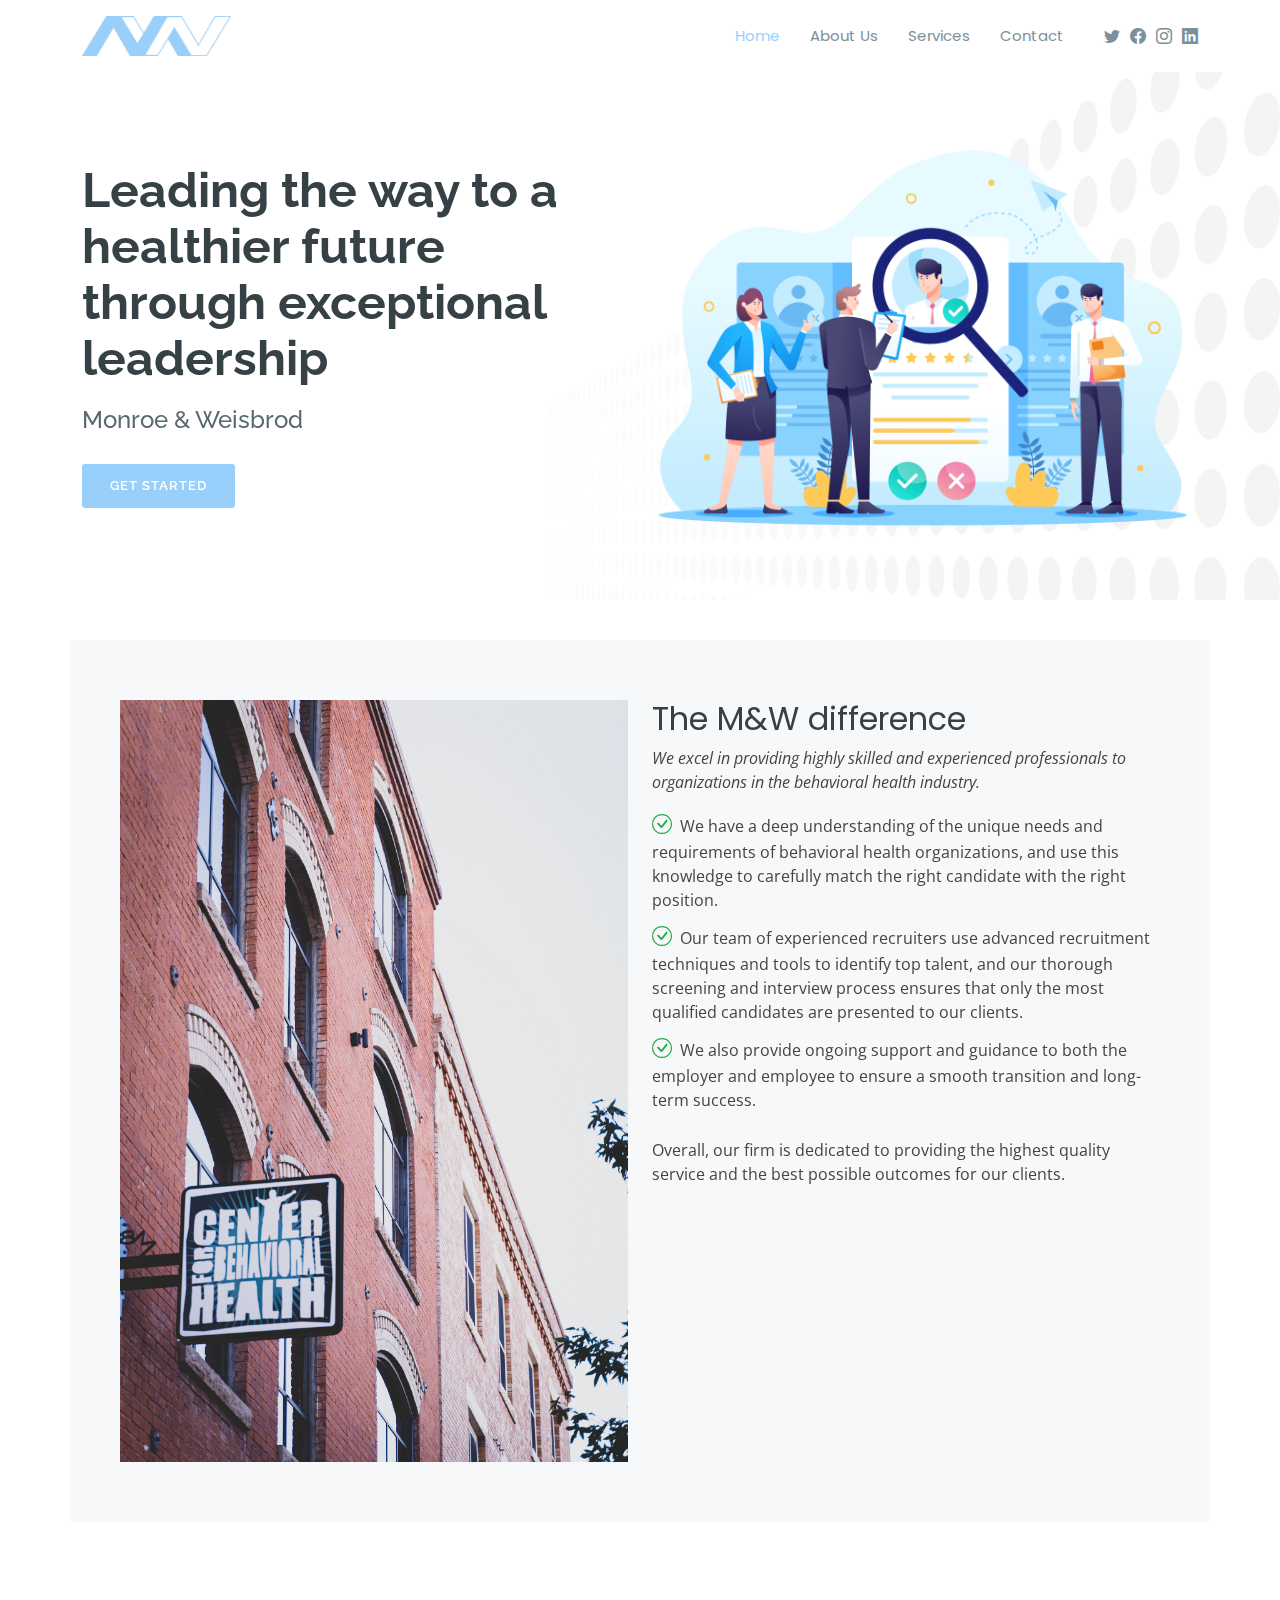
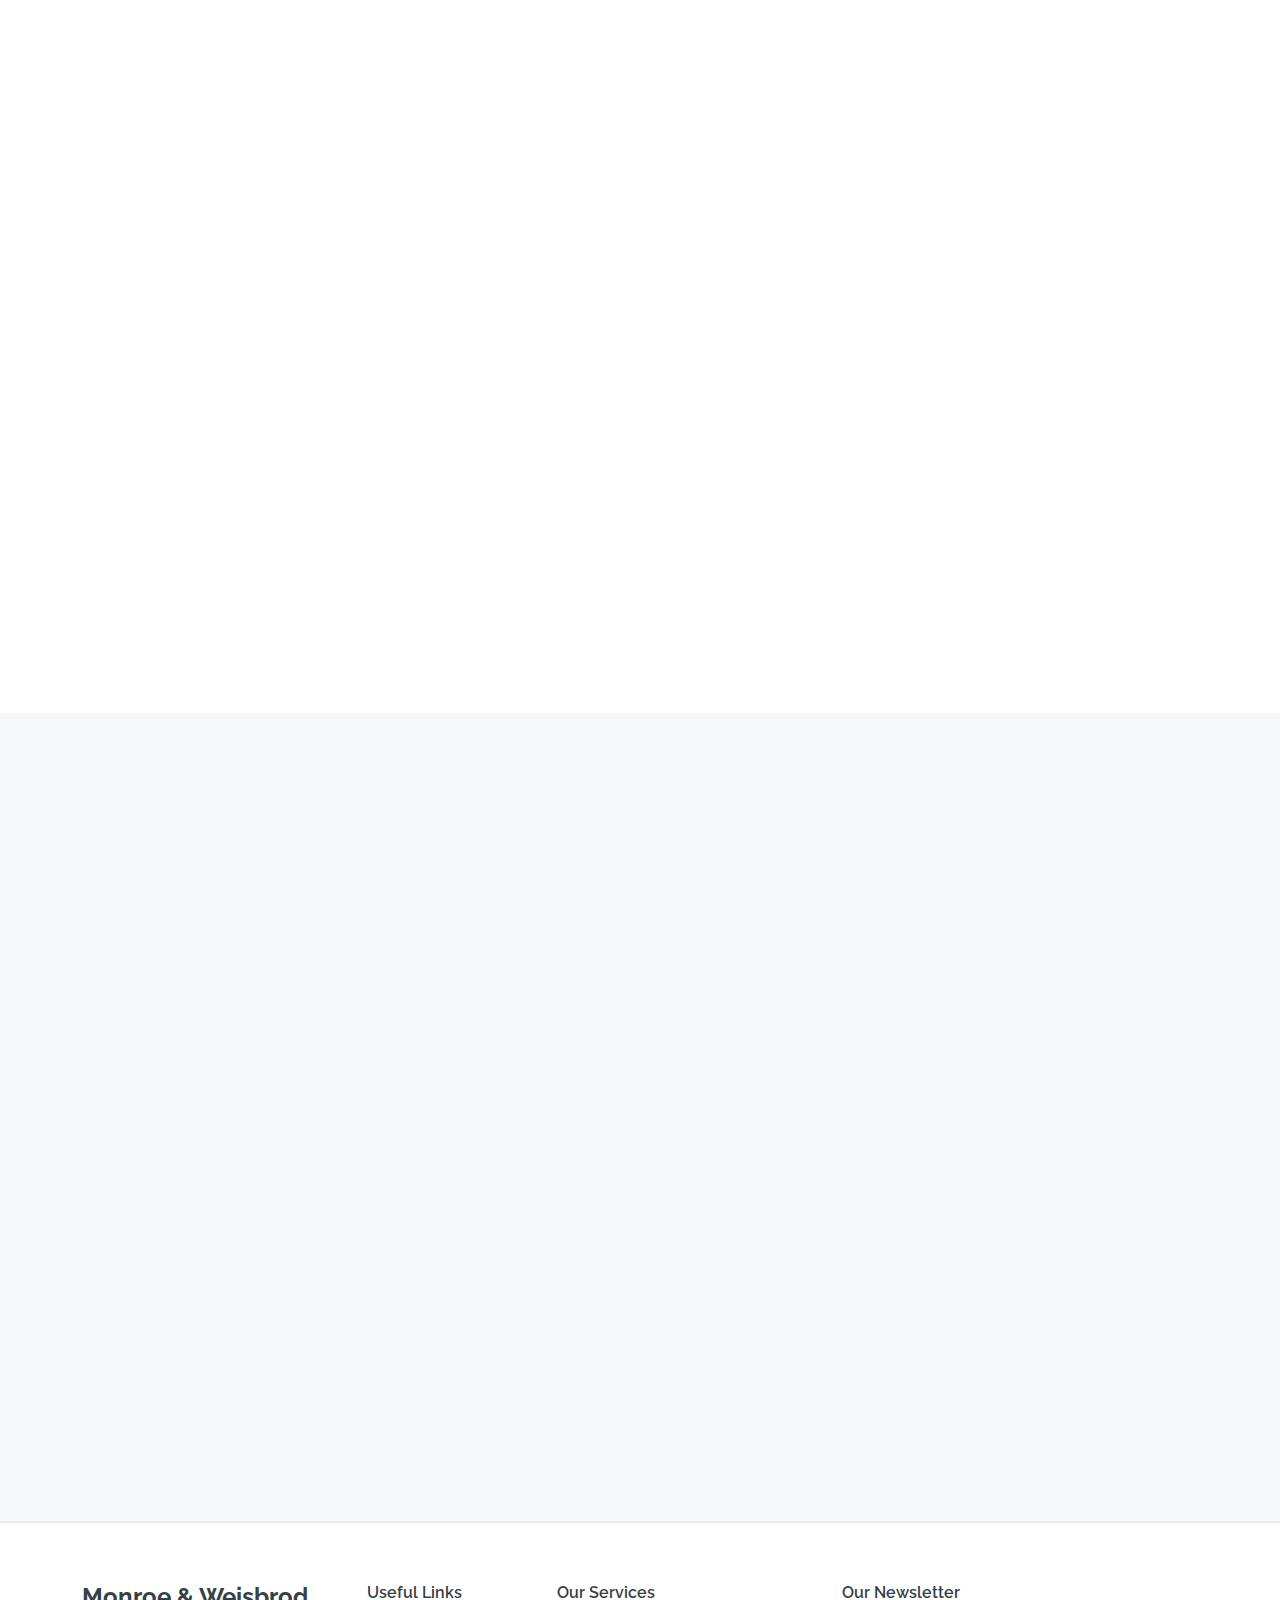
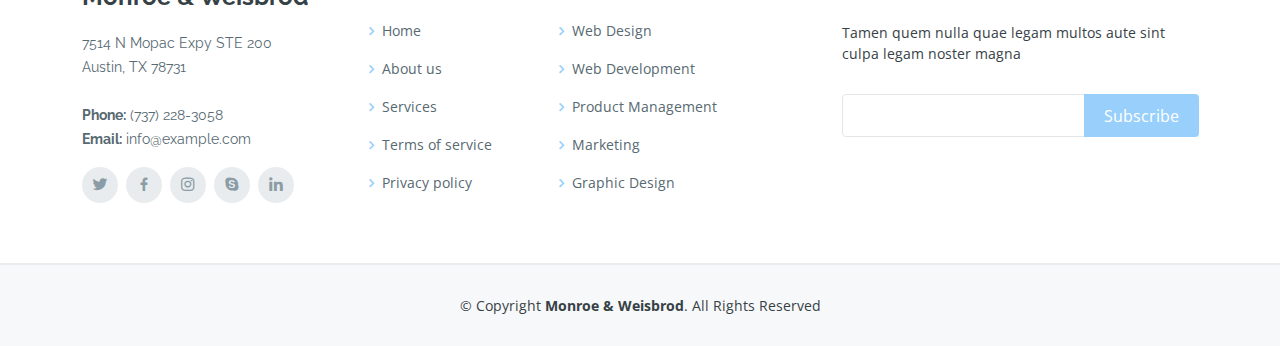
==== index.html @ f1da4f57 "temp site" ====
<!DOCTYPE html>
<html lang="en">

<head>
  <meta charset="utf-8">
  <meta content="width=device-width, initial-scale=1.0" name="viewport">

  <title>Monroe & Weisbrod</title>
  <meta content="" name="description">
  <meta content="" name="keywords">

  <!-- Google Fonts -->
  <link href="https://fonts.googleapis.com/css?family=Open+Sans:300,300i,400,400i,600,600i,700,700i|Raleway:300,300i,400,400i,500,500i,600,600i,700,700i|Poppins:300,300i,400,400i,500,500i,600,600i,700,700i" rel="stylesheet">

  <!-- Vendor CSS Files -->
  <link href="assets/vendor/aos/aos.css" rel="stylesheet">
  <link href="assets/vendor/bootstrap/css/bootstrap.min.css" rel="stylesheet">
  <link href="assets/vendor/bootstrap-icons/bootstrap-icons.css" rel="stylesheet">
  <link href="assets/vendor/boxicons/css/boxicons.min.css" rel="stylesheet">
  <link href="assets/vendor/glightbox/css/glightbox.min.css" rel="stylesheet">
  <link href="assets/vendor/swiper/swiper-bundle.min.css" rel="stylesheet">

  <!-- Template Main CSS File -->
  <link href="assets/css/style.css" rel="stylesheet">
</head>

<body>

  <!-- ======= Header ======= -->
  <header id="header" class="fixed-top d-flex align-items-center">
    <div class="container d-flex align-items-center">

      <div class="logo me-auto">
        <a href="index.html" class=".img-fluid"><img src="assets/img/MW.png" alt="" class="img-fluid"></a>
        <!-- Uncomment below if you prefer to use an image logo -->
        <!-- <a href="index.html"><img src="assets/img/logo.png" alt="" class="img-fluid"></a>-->
      </div>

      <nav id="navbar" class="navbar order-last order-lg-0">
        <ul>
          <li><a class="nav-link scrollto active" href="#hero">Home</a></li>
          <li><a class="nav-link scrollto" href="#about">About Us</a></li>
          <li><a class="nav-link scrollto" href="#features">Services</a></li>
          <li><a class="nav-link scrollto" href="#contact">Contact</a></li>
        </ul>
        <i class="bi bi-list mobile-nav-toggle"></i>
      </nav><!-- .navbar -->

      <div class="header-social-links d-flex align-items-center">
        <a href="#" class="twitter"><i class="bi bi-twitter"></i></a>
        <a href="#" class="facebook"><i class="bi bi-facebook"></i></a>
        <a href="#" class="instagram"><i class="bi bi-instagram"></i></a>
        <a href="#" class="linkedin"><i class="bi bi-linkedin"></i></i></a>
      </div>

    </div>
  </header><!-- End Header -->

  <!-- ======= Hero Section ======= -->
  <section id="hero">

    <div class="container">
      <div class="row">
        <div class="col-lg-6 pt-5 pt-lg-0 order-2 order-lg-1 d-flex flex-column justify-content-center" data-aos="fade-up">
          <div>
            <h1>Leading the way to a healthier future through exceptional leadership</h1>
            <h2>Monroe & Weisbrod</h2>
            <a href="#about" class="btn-get-started scrollto">Get Started</a>
          </div>
        </div>
        <div class="col-lg-6 order-1 order-lg-2 hero-img" data-aos="fade-left">
          <img src="assets/img/mainsectionimg.png" class="img-fluid" alt="">
        </div>
      </div>
    </div>

  </section><!-- End Hero -->

  <main id="main">

    <!-- ======= About Section ======= -->
    <section id="about" class="about">
      <div class="container">

        <div class="row">
          <div class="col-lg-6" data-aos="zoom-in">
            <img src="assets/img/aboutussection.jpg" class="img-fluid" alt="">
          </div>
          <div class="col-lg-6 d-flex flex-column justify-contents-center" data-aos="fade-left">
            <div class="content pt-4 pt-lg-0">
              <h3>The M&W difference</h3>
              <p class="fst-italic">
                We excel in providing highly skilled and experienced professionals to organizations in the behavioral health industry.
              </p>
              <ul>
                <li><i class="bi bi-check-circle"></i> We have a deep understanding of the unique needs and requirements of behavioral health organizations, and use this knowledge to carefully match the right candidate with the right position.</li>
                <li><i class="bi bi-check-circle"></i> Our team of experienced recruiters use advanced recruitment techniques and tools to identify top talent, and our thorough screening and interview process ensures that only the most qualified candidates are presented to our clients.</li>
                <li><i class="bi bi-check-circle"></i> We also provide ongoing support and guidance to both the employer and employee to ensure a smooth transition and long-term success.</li>
              </ul>
              <p>
                Overall, our firm is dedicated to providing the highest quality service and the best possible outcomes for our clients.
              </p>
            </div>
          </div>
        </div>

      </div>
    </section><!-- End About Section -->

    <!-- ======= Features Section ======= -->
    <section id="features" class="features">
      <div class="container">

        <div class="row">
          <div class="col-lg-6 mt-2 mb-tg-0 order-2 order-lg-1">
            <ul class="nav nav-tabs flex-column">
              <li class="nav-item" data-aos="fade-up">
                <a class="nav-link active show" data-bs-toggle="tab" href="#tab-1">
                  <h4>Modi sit est</h4>
                  <p>Quis excepturi porro totam sint earum quo nulla perspiciatis eius.</p>
                </a>
              </li>
              <li class="nav-item mt-2" data-aos="fade-up" data-aos-delay="100">
                <a class="nav-link" data-bs-toggle="tab" href="#tab-2">
                  <h4>Unde praesentium sed</h4>
                  <p>Voluptas vel esse repudiandae quo excepturi.</p>
                </a>
              </li>
              <li class="nav-item mt-2" data-aos="fade-up" data-aos-delay="200">
                <a class="nav-link" data-bs-toggle="tab" href="#tab-3">
                  <h4>Pariatur explicabo vel</h4>
                  <p>Velit veniam ipsa sit nihil blanditiis mollitia natus.</p>
                </a>
              </li>
              <li class="nav-item mt-2" data-aos="fade-up" data-aos-delay="300">
                <a class="nav-link" data-bs-toggle="tab" href="#tab-4">
                  <h4>Nostrum qui quasi</h4>
                  <p>Ratione hic sapiente nostrum doloremque illum nulla praesentium id</p>
                </a>
              </li>
            </ul>
          </div>
          <div class="col-lg-6 order-1 order-lg-2" data-aos="zoom-in">
            <div class="tab-content">
              <div class="tab-pane active show" id="tab-1">
                <figure>
                  <img src="assets/img/features1.png" alt="" class="img-fluid">
                </figure>
              </div>
              <div class="tab-pane" id="tab-2">
                <figure>
                  <img src="assets/img/features3.png" alt="" class="img-fluid">
                </figure>
              </div>
              <div class="tab-pane" id="tab-3">
                <figure>
                  <img src="assets/img/features4.png" alt="" class="img-fluid">
                </figure>
              </div>
              <div class="tab-pane" id="tab-4">
                <figure>
                  <img src="assets/img/features2.png" alt="" class="img-fluid">
                </figure>
              </div>
            </div>
          </div>
        </div>

      </div>
    </section><!-- End Features Section -->

    <!-- ======= Cta Section ======= -->
    <section id="cta" class="cta">
      <div class="container">

        <div class="row" data-aos="zoom-in">
          <div class="col-lg-9 text-center text-lg-start">
            <h3>Call To Action</h3>
            <p> Duis aute irure dolor in reprehenderit in voluptate velit esse cillum dolore eu fugiat nulla pariatur. Excepteur sint occaecat cupidatat non proident, sunt in culpa qui officia deserunt mollit anim id est laborum.</p>
          </div>
          <div class="col-lg-3 cta-btn-container text-center">
            <a class="cta-btn align-middle" href="#">Call To Action</a>
          </div>
        </div>

      </div>
    </section><!-- End Cta Section -->

    <!-- ======= Contact Section ======= -->
    <section id="contact" class="contact section-bg">
      <div class="container">

        <div class="section-title" data-aos="fade-up">
          <h2>Contact Us</h2>
        </div>

        <div class="row">

          <div class="col-lg-5 d-flex align-items-stretch" data-aos="fade-right">
            <div class="info">
              <div class="address">
                <i class="bi bi-geo-alt"></i>
                <h4>Find Us:</h4>
                <p>7514 N Mopac Expy STE 200, Austin, TX 78731</p>
              </div>

              <div class="email">
                <i class="bi bi-envelope"></i>
                <h4>Email Us:</h4>
                <p>info@example.com</p>
              </div>

              <div class="phone">
                <i class="bi bi-phone"></i>
                <h4>Call Us:</h4>
                <p>(737) 228-3058</p>
              </div>

              <iframe src="https://www.google.com/maps/embed?pb=!1m14!1m8!1m3!1d12097.433213460943!2d-74.0062269!3d40.7101282!3m2!1i1024!2i768!4f13.1!3m3!1m2!1s0x0%3A0xb89d1fe6bc499443!2sDowntown+Conference+Center!5e0!3m2!1smk!2sbg!4v1539943755621" frameborder="0" style="border:0; width: 100%; height: 290px;" allowfullscreen></iframe>
            </div>

          </div>

          <div class="col-lg-7 mt-5 mt-lg-0 d-flex align-items-stretch" data-aos="fade-left">
            <form action="forms/contact.php" method="post" role="form" class="php-email-form">
              <div class="row">
                <div class="form-group col-md-6">
                  <label for="name">Your Name</label>
                  <input type="text" name="name" class="form-control" id="name" required>
                </div>
                <div class="form-group col-md-6 mt-3 mt-md-0">
                  <label for="name">Your Email</label>
                  <input type="email" class="form-control" name="email" id="email" required>
                </div>
              </div>
              <div class="form-group mt-3">
                <label for="name">Subject</label>
                <input type="text" class="form-control" name="subject" id="subject" required>
              </div>
              <div class="form-group mt-3">
                <label for="name">Message</label>
                <textarea class="form-control" name="message" rows="10" required></textarea>
              </div>
              <div class="my-3">
                <div class="loading">Loading</div>
                <div class="error-message"></div>
                <div class="sent-message">Your message has been sent. Thank you!</div>
              </div>
              <div class="text-center"><button type="submit">Send Message</button></div>
            </form>
          </div>

        </div>

      </div>
    </section><!-- End Contact Section -->

  </main><!-- End #main -->

  <!-- ======= Footer ======= -->
  <footer id="footer">
    <div class="footer-top">
      <div class="container">
        <div class="row">

          <div class="col-lg-3 col-md-6">
            <div class="footer-info">
              <h3>Monroe & Weisbrod</h3>
              <p>
                7514 N Mopac Expy STE 200 <br>
                Austin, TX 78731<br><br>
                <strong>Phone:</strong> (737) 228-3058<br>
                <strong>Email:</strong> info@example.com<br>
              </p>
              <div class="social-links mt-3">
                <a href="#" class="twitter"><i class="bx bxl-twitter"></i></a>
                <a href="#" class="facebook"><i class="bx bxl-facebook"></i></a>
                <a href="#" class="instagram"><i class="bx bxl-instagram"></i></a>
                <a href="#" class="google-plus"><i class="bx bxl-skype"></i></a>
                <a href="#" class="linkedin"><i class="bx bxl-linkedin"></i></a>
              </div>
            </div>
          </div>

          <div class="col-lg-2 col-md-6 footer-links">
            <h4>Useful Links</h4>
            <ul>
              <li><i class="bx bx-chevron-right"></i> <a href="#">Home</a></li>
              <li><i class="bx bx-chevron-right"></i> <a href="#">About us</a></li>
              <li><i class="bx bx-chevron-right"></i> <a href="#">Services</a></li>
              <li><i class="bx bx-chevron-right"></i> <a href="#">Terms of service</a></li>
              <li><i class="bx bx-chevron-right"></i> <a href="#">Privacy policy</a></li>
            </ul>
          </div>

          <div class="col-lg-3 col-md-6 footer-links">
            <h4>Our Services</h4>
            <ul>
              <li><i class="bx bx-chevron-right"></i> <a href="#">Web Design</a></li>
              <li><i class="bx bx-chevron-right"></i> <a href="#">Web Development</a></li>
              <li><i class="bx bx-chevron-right"></i> <a href="#">Product Management</a></li>
              <li><i class="bx bx-chevron-right"></i> <a href="#">Marketing</a></li>
              <li><i class="bx bx-chevron-right"></i> <a href="#">Graphic Design</a></li>
            </ul>
          </div>

          <div class="col-lg-4 col-md-6 footer-newsletter">
            <h4>Our Newsletter</h4>
            <p>Tamen quem nulla quae legam multos aute sint culpa legam noster magna</p>
            <form action="" method="post">
              <input type="email" name="email"><input type="submit" value="Subscribe">
            </form>

          </div>

        </div>
      </div>
    </div>

    <div class="container">
      <div class="copyright">
        &copy; Copyright <strong><span>Monroe & Weisbrod</span></strong>. All Rights Reserved
      </div>
      
    </div>
  </footer><!-- End Footer -->

  <a href="#" class="back-to-top d-flex align-items-center justify-content-center"><i class="bi bi-arrow-up-short"></i></a>

  <!-- Vendor JS Files -->
  <script src="assets/vendor/aos/aos.js"></script>
  <script src="assets/vendor/bootstrap/js/bootstrap.bundle.min.js"></script>
  <script src="assets/vendor/glightbox/js/glightbox.min.js"></script>
  <script src="assets/vendor/isotope-layout/isotope.pkgd.min.js"></script>
  <script src="assets/vendor/swiper/swiper-bundle.min.js"></script>
  <script src="assets/vendor/php-email-form/validate.js"></script>

  <!-- Template Main JS File -->
  <script src="assets/js/main.js"></script>

</body>

</html>
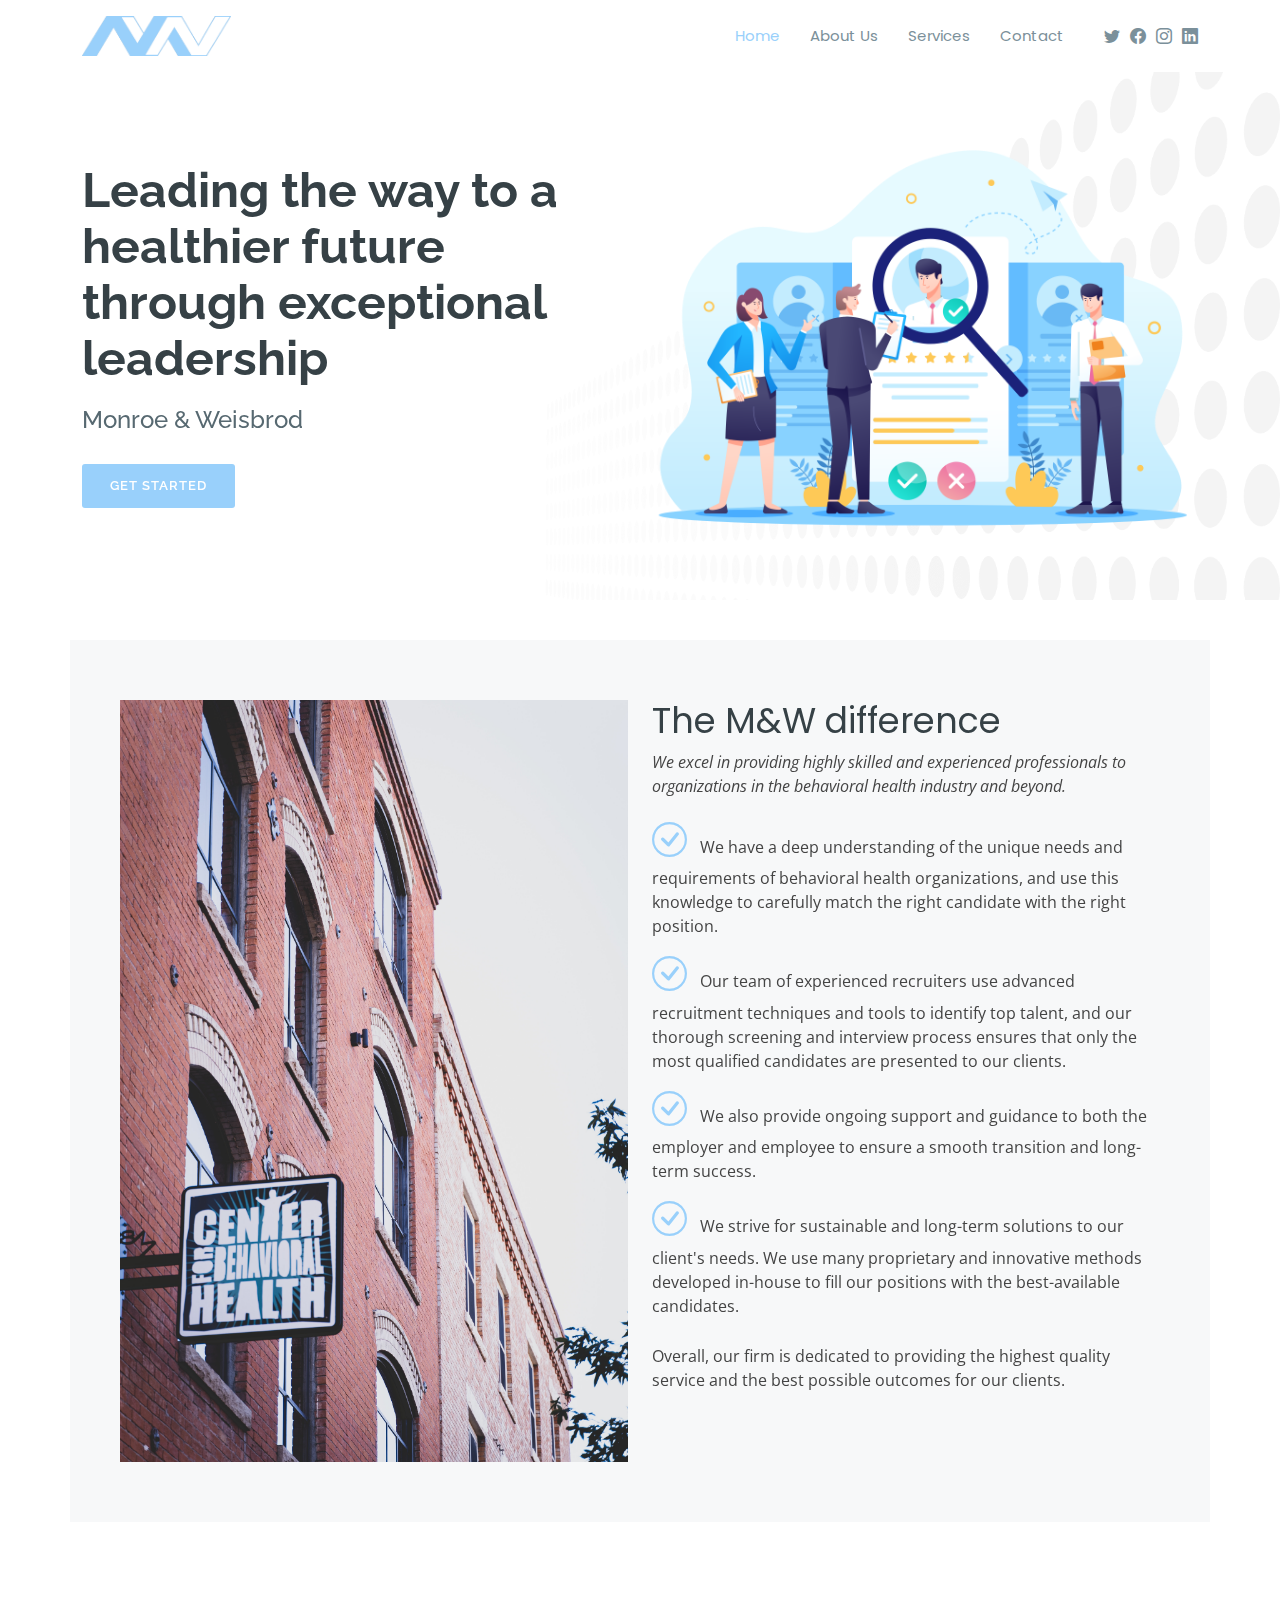
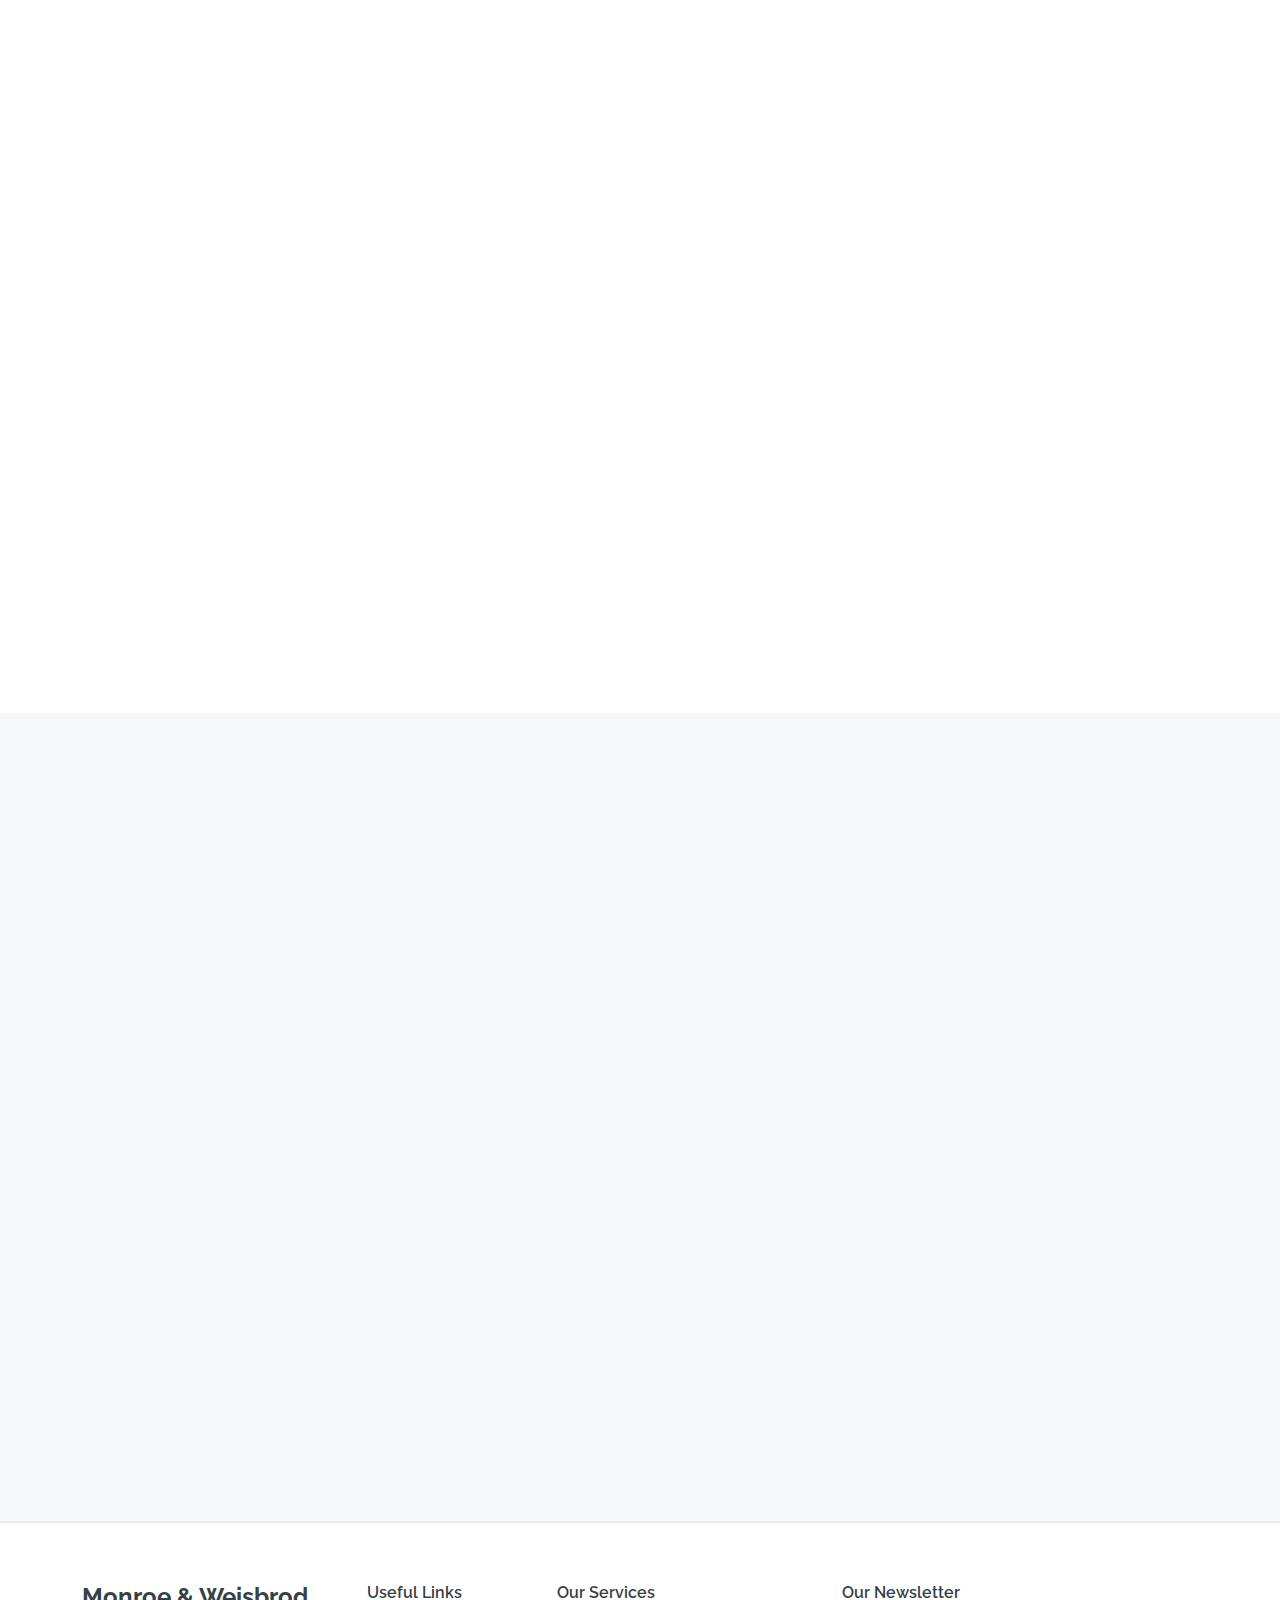
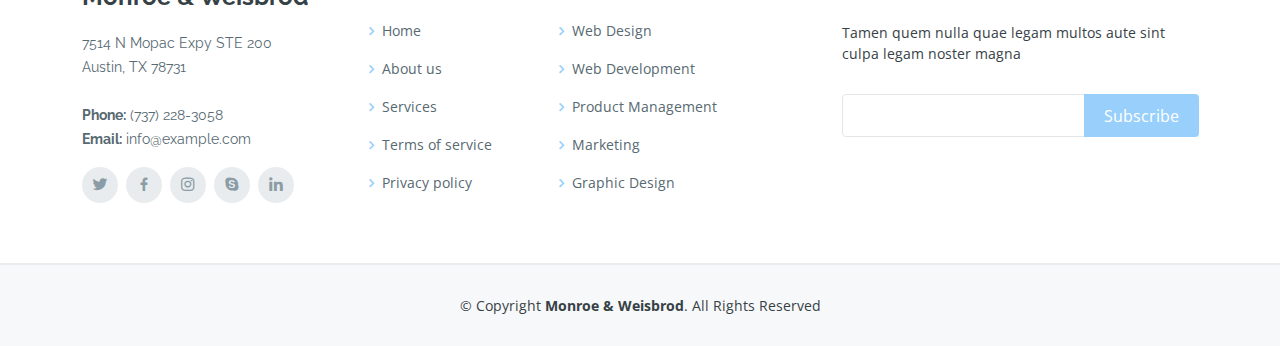
==== commit 586d9647: "small changes" ====
--- a/index.html
+++ b/index.html
@@ -90,12 +90,13 @@
             <div class="content pt-4 pt-lg-0">
               <h3>The M&W difference</h3>
               <p class="fst-italic">
-                We excel in providing highly skilled and experienced professionals to organizations in the behavioral health industry.
+                We excel in providing highly skilled and experienced professionals to organizations in the behavioral health industry and beyond.
               </p>
               <ul>
                 <li><i class="bi bi-check-circle"></i> We have a deep understanding of the unique needs and requirements of behavioral health organizations, and use this knowledge to carefully match the right candidate with the right position.</li>
                 <li><i class="bi bi-check-circle"></i> Our team of experienced recruiters use advanced recruitment techniques and tools to identify top talent, and our thorough screening and interview process ensures that only the most qualified candidates are presented to our clients.</li>
                 <li><i class="bi bi-check-circle"></i> We also provide ongoing support and guidance to both the employer and employee to ensure a smooth transition and long-term success.</li>
+                <li><i class="bi bi-check-circle"></i> We strive for sustainable and long-term solutions to our client's needs. We use many proprietary and innovative methods developed in-house to fill our positions with the best-available candidates.</li>
               </ul>
               <p>
                 Overall, our firm is dedicated to providing the highest quality service and the best possible outcomes for our clients.
--- a/assets/css/style.css
+++ b/assets/css/style.css
@@ -478,7 +478,7 @@
 
 .about .content h3 {
   font-weight: 400;
-  font-size: 32px;
+  font-size: 35px;
   color: #364146;
   font-family: "Poppins", sans-serif;
 }
@@ -493,9 +493,10 @@
 }
 
 .about .content ul i {
-  font-size: 20px;
+  font-size: 35px;
+  letter-spacing: 5px;
   padding-right: 4px;
-  color: #28a745;
+  color: #99D0FB;
 }
 
 .about .content p:last-child {
